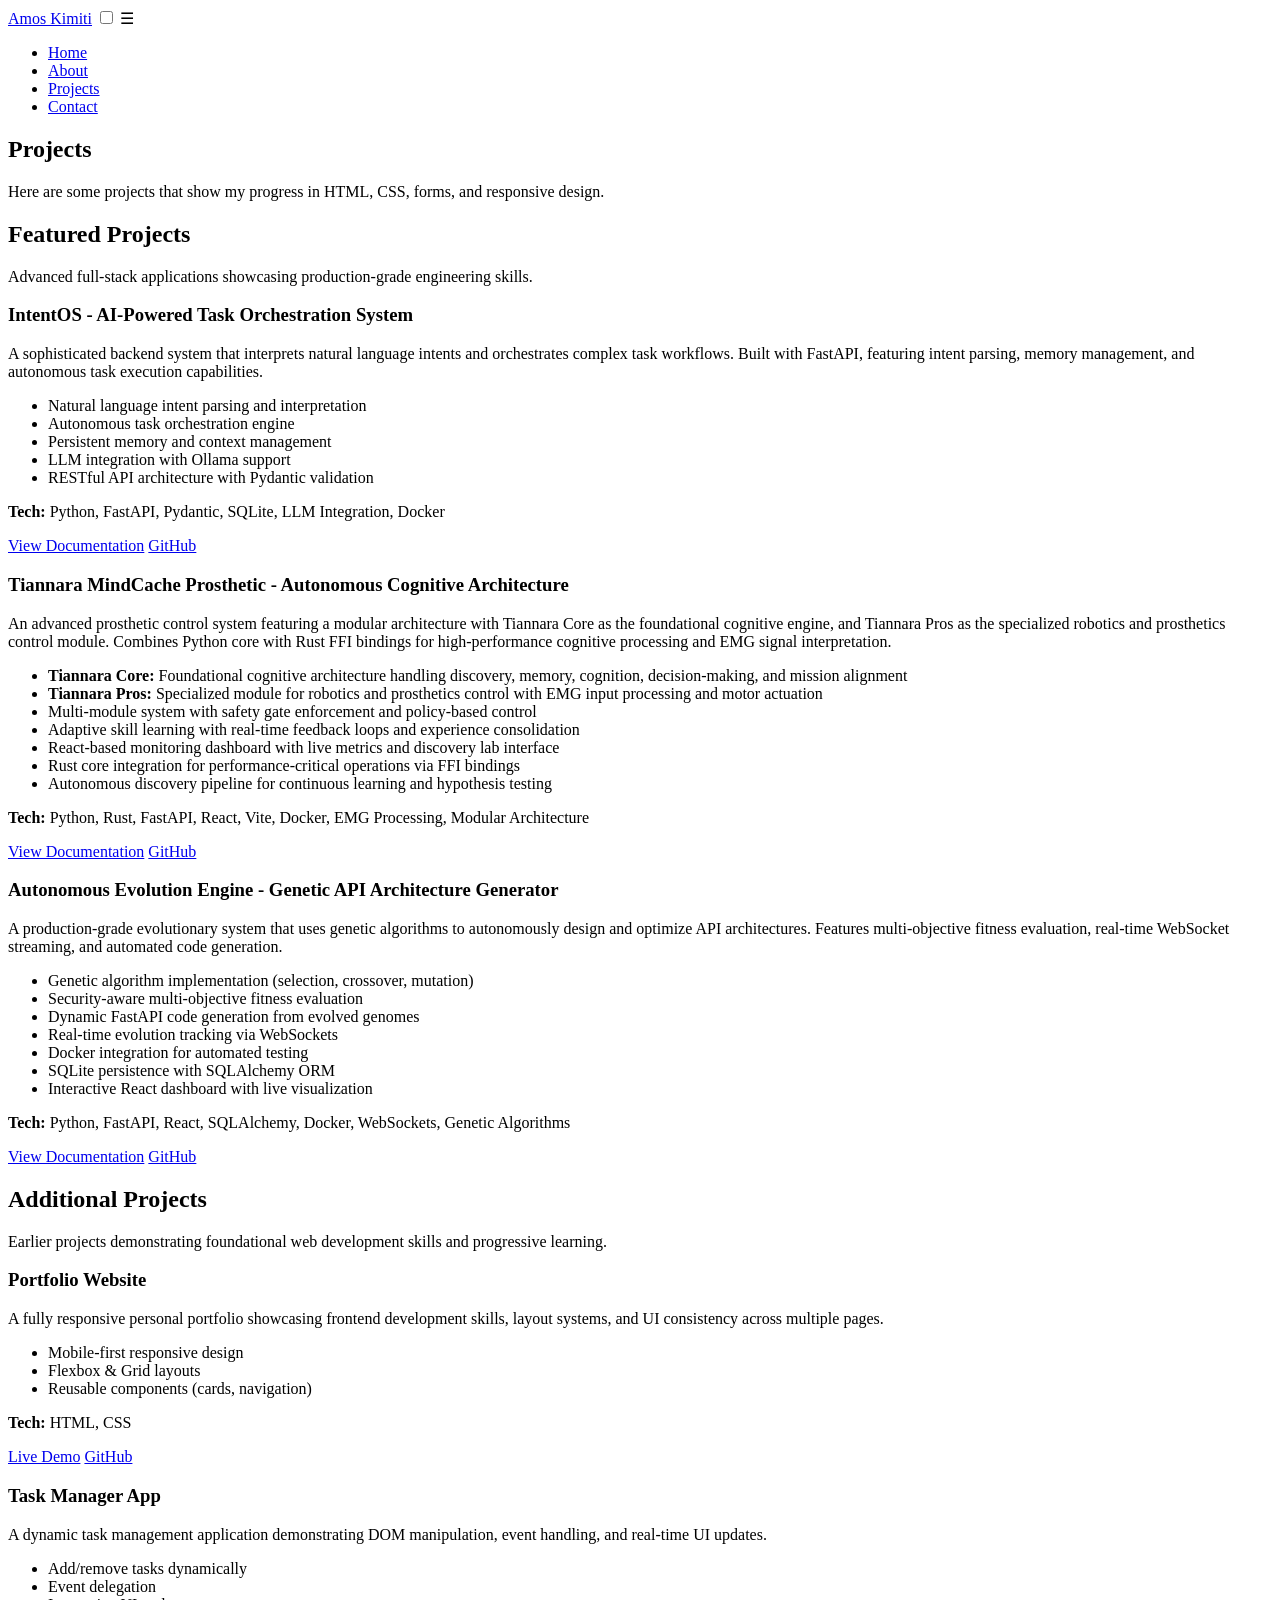
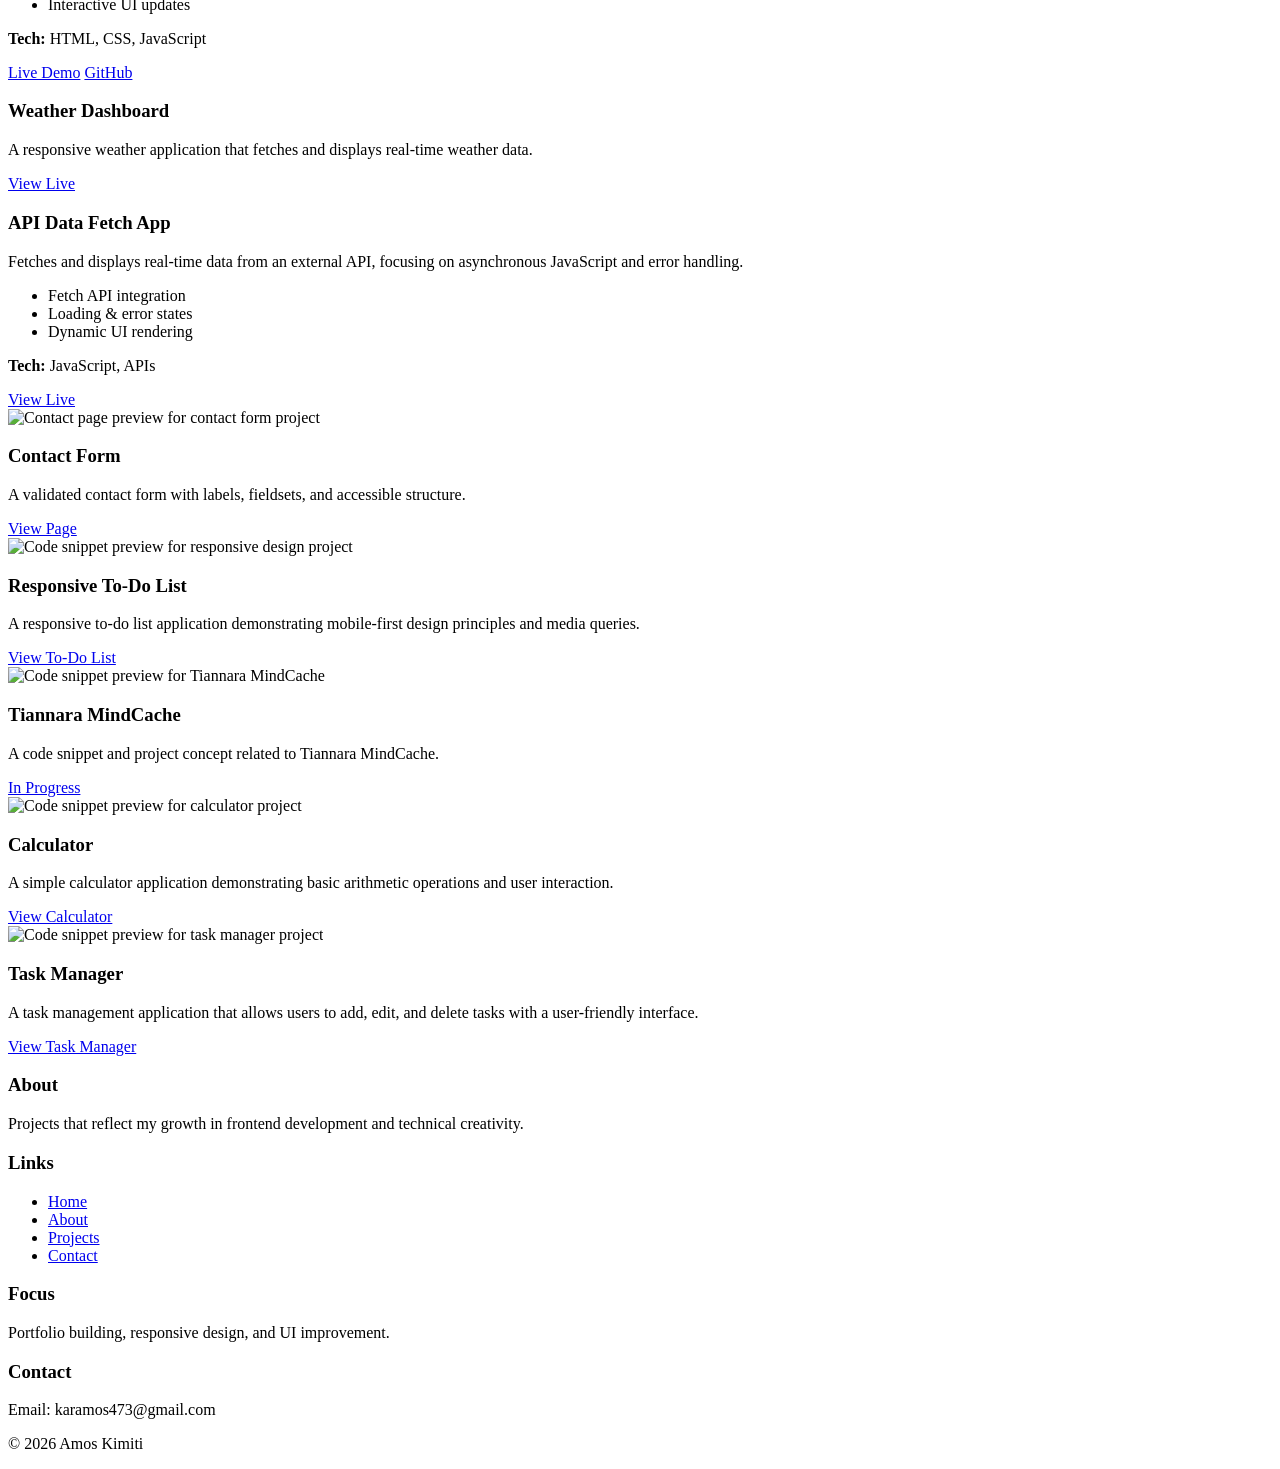
==== projects.html @ 9011aabd "Update projects.html" ====
<!DOCTYPE html>
<html lang="en">
<head>
  <meta charset="UTF-8" />
  <meta name="viewport" content="width=device-width, initial-scale=1.0" />
  <title>Projects | Amos Kimiti</title>

  <link rel="preconnect" href="https://fonts.googleapis.com">
  <link rel="preconnect" href="https://fonts.gstatic.com" crossorigin>
  <link href="https://fonts.googleapis.com/css2?family=Poppins:wght@400;600;700&family=Roboto:wght@400;500&display=swap" rel="stylesheet">

  <link rel="stylesheet" href="styles.css"/>
</head>

<body class="projects-page">
  <header class="container">
    <nav aria-label="Primary navigation">
      
      <!-- Logo OUTSIDE ul  -->
      <a href="index.html" class="logo">Amos Kimiti</a>

      <!-- Checkbox toggle -->
      <input type="checkbox" id="menu-checkbox">

      <!-- Hamburger -->
      <label for="menu-checkbox" class="menu-toggle">☰</label>

      <!-- Navigation -->
      <ul class="nav-links">
        <li><a href="index.html">Home</a></li>
        <li><a href="about.html">About</a></li>
        <li><a href="projects.html" aria-current="page">Projects</a></li>
        <li><a href="contact.html">Contact</a></li>
      </ul>

    </nav>
    </header>
  <main class="container">
    <section class="hero">
      <div class="hero-text">
        <h1>Projects</h1>
        <p class="lead">Here are some projects that show my progress in HTML, CSS, forms, and responsive design.</p>
      </div>
    </section>

    <section>
      <h2>Featured Projects</h2>
      <p class="lead">Advanced full-stack applications showcasing production-grade engineering skills.</p>
      
      <article class="card">
        <h3>IntentOS - AI-Powered Task Orchestration System</h3>
        <p>
          A sophisticated backend system that interprets natural language intents and orchestrates complex task workflows.
          Built with FastAPI, featuring intent parsing, memory management, and autonomous task execution capabilities.
        </p>

        <ul>
          <li>Natural language intent parsing and interpretation</li>
          <li>Autonomous task orchestration engine</li>
          <li>Persistent memory and context management</li>
          <li>LLM integration with Ollama support</li>
          <li>RESTful API architecture with Pydantic validation</li>
        </ul>

        <p><strong>Tech:</strong> Python, FastAPI, Pydantic, SQLite, LLM Integration, Docker</p>

        <a href="#" class="btn">View Documentation</a>
        <a href="#" class="btn btn-secondary">GitHub</a>
      </article>

      <article class="card">
        <h3>Tiannara MindCache Prosthetic - Autonomous Cognitive Architecture</h3>
        <p>
          An advanced prosthetic control system featuring a modular architecture with Tiannara Core as the foundational
          cognitive engine, and Tiannara Pros as the specialized robotics and prosthetics control module.
          Combines Python core with Rust FFI bindings for high-performance cognitive processing and EMG signal interpretation.
        </p>

        <ul>
          <li><strong>Tiannara Core:</strong> Foundational cognitive architecture handling discovery, memory, cognition, decision-making, and mission alignment</li>
          <li><strong>Tiannara Pros:</strong> Specialized module for robotics and prosthetics control with EMG input processing and motor actuation</li>
          <li>Multi-module system with safety gate enforcement and policy-based control</li>
          <li>Adaptive skill learning with real-time feedback loops and experience consolidation</li>
          <li>React-based monitoring dashboard with live metrics and discovery lab interface</li>
          <li>Rust core integration for performance-critical operations via FFI bindings</li>
          <li>Autonomous discovery pipeline for continuous learning and hypothesis testing</li>
        </ul>

        <p><strong>Tech:</strong> Python, Rust, FastAPI, React, Vite, Docker, EMG Processing, Modular Architecture</p>

        <a href="#" class="btn">View Documentation</a>
        <a href="#" class="btn btn-secondary">GitHub</a>
      </article>

      <article class="card">
        <h3>Autonomous Evolution Engine - Genetic API Architecture Generator</h3>
        <p>
          A production-grade evolutionary system that uses genetic algorithms to autonomously design and optimize API architectures.
          Features multi-objective fitness evaluation, real-time WebSocket streaming, and automated code generation.
        </p>

        <ul>
          <li>Genetic algorithm implementation (selection, crossover, mutation)</li>
          <li>Security-aware multi-objective fitness evaluation</li>
          <li>Dynamic FastAPI code generation from evolved genomes</li>
          <li>Real-time evolution tracking via WebSockets</li>
          <li>Docker integration for automated testing</li>
          <li>SQLite persistence with SQLAlchemy ORM</li>
          <li>Interactive React dashboard with live visualization</li>
        </ul>

        <p><strong>Tech:</strong> Python, FastAPI, React, SQLAlchemy, Docker, WebSockets, Genetic Algorithms</p>

        <a href="#" class="btn">View Documentation</a>
        <a href="#" class="btn btn-secondary">GitHub</a>
      </article>
    </section>

    <section>
      <h2>Additional Projects</h2>
      <p>Earlier projects demonstrating foundational web development skills and progressive learning.</p>

      <article class="card">
        <h3>Portfolio Website</h3>
        <p>
          A fully responsive personal portfolio showcasing frontend development skills,
          layout systems, and UI consistency across multiple pages.
        </p>

        <ul>
          <li>Mobile-first responsive design</li>
          <li>Flexbox & Grid layouts</li>
          <li>Reusable components (cards, navigation)</li>
        </ul>

        <p><strong>Tech:</strong> HTML, CSS</p>

        <a href="#" class="btn">Live Demo</a>
        <a href="#" class="btn btn-secondary">GitHub</a>
      </article>

      <article class="card">
        <h3>Task Manager App</h3>
        <p>
          A dynamic task management application demonstrating DOM manipulation,
          event handling, and real-time UI updates.
        </p>

        <ul>
          <li>Add/remove tasks dynamically</li>
          <li>Event delegation</li>
          <li>Interactive UI updates</li>
        </ul>

        <p><strong>Tech:</strong> HTML, CSS, JavaScript</p>

        <a href="#" class="btn">Live Demo</a>
        <a href="#" class="btn btn-secondary">GitHub</a>
      </article>

      <article class="card">
        <h3>Weather Dashboard</h3>
        <p>A responsive weather application that fetches and displays real-time weather data.</p>
        <a href="https://kimiti4.github.io/iyf-s10-week-06-Kimiti4/" class="btn">View Live</a>
      </article>

      <article class="card">
        <h3>API Data Fetch App</h3>
        <p>
          Fetches and displays real-time data from an external API,
          focusing on asynchronous JavaScript and error handling.
        </p>

        <ul>
          <li>Fetch API integration</li>
          <li>Loading & error states</li>
          <li>Dynamic UI rendering</li>
        </ul>

        <p><strong>Tech:</strong> JavaScript, APIs</p>

        <a href="https://kimiti4.github.io/iyf-s10-week-06-Kimiti4/API-Data.html" class="btn">View Live</a>
      </article>

      <article class="card">
        <img src="images/Screenshot-6.png" alt="Contact page preview for contact form project" width="400" height="200">
        <h3>Contact Form</h3>
        <p>A validated contact form with labels, fieldsets, and accessible structure.</p>
        <a href="contact.html" class="btn">View Page</a>
      </article>

      <article class="card">
        <img src="images/Screenshot-7.png" alt="Code snippet preview for responsive design project" width="400" height="200">
        <h3>Responsive To-Do List</h3>
        <p>A responsive to-do list application demonstrating mobile-first design principles and media queries.</p>
        <a href="https://kimiti4.github.io/To-Do-List/" class="btn">View To-Do List</a>
      </article>

      <article class="card">
        <img src="images/Screenshot-9.png" alt="Code snippet preview for Tiannara MindCache" width="400" height="200">
        <h3>Tiannara MindCache</h3>
        <p>A code snippet and project concept related to Tiannara MindCache.</p>
        <a href="#" class="btn">In Progress</a>
      </article>

      <article class="card">
        <img src="images/Screenshot-8.png" alt="Code snippet preview for calculator project" width="400" height="200">
        <h3>Calculator</h3>
        <p>A simple calculator application demonstrating basic arithmetic operations and user interaction.</p>
        <a href="https://kimiti4.github.io/Calculator/" class="btn">View Calculator</a>
      </article>

      <article class="card">
        <img src="images/Screenshot-10.png" alt="Code snippet preview for task manager project" width="400" height="200">
        <h3>Task Manager</h3>
        <p>A task management application that allows users to add, edit, and delete tasks with a user-friendly interface.</p>
        <a href="https://kimiti4.github.io/Task-List/" class="btn">View Task Manager</a>
      </article>
    </section>
  </main>

  <footer class="container">
    <div class="footer-grid">
      <div>
        <h3>About</h3>
        <p>Projects that reflect my growth in frontend development and technical creativity.</p>
      </div>
      <div>
        <h3>Links</h3>
        <ul>
          <li><a href="index.html">Home</a></li>
          <li><a href="about.html">About</a></li>
          <li><a href="projects.html">Projects</a></li>
          <li><a href="contact.html">Contact</a></li>
        </ul>
      </div>
      <div>
        <h3>Focus</h3>
        <p>Portfolio building, responsive design, and UI improvement.</p>
      </div>
      <div>
        <h3>Contact</h3>
        <p>Email: karamos473@gmail.com</p>
      </div>
    </div>
    <p class="footer-bottom">© 2026 Amos Kimiti</p>
  </footer>
</body>
</html>
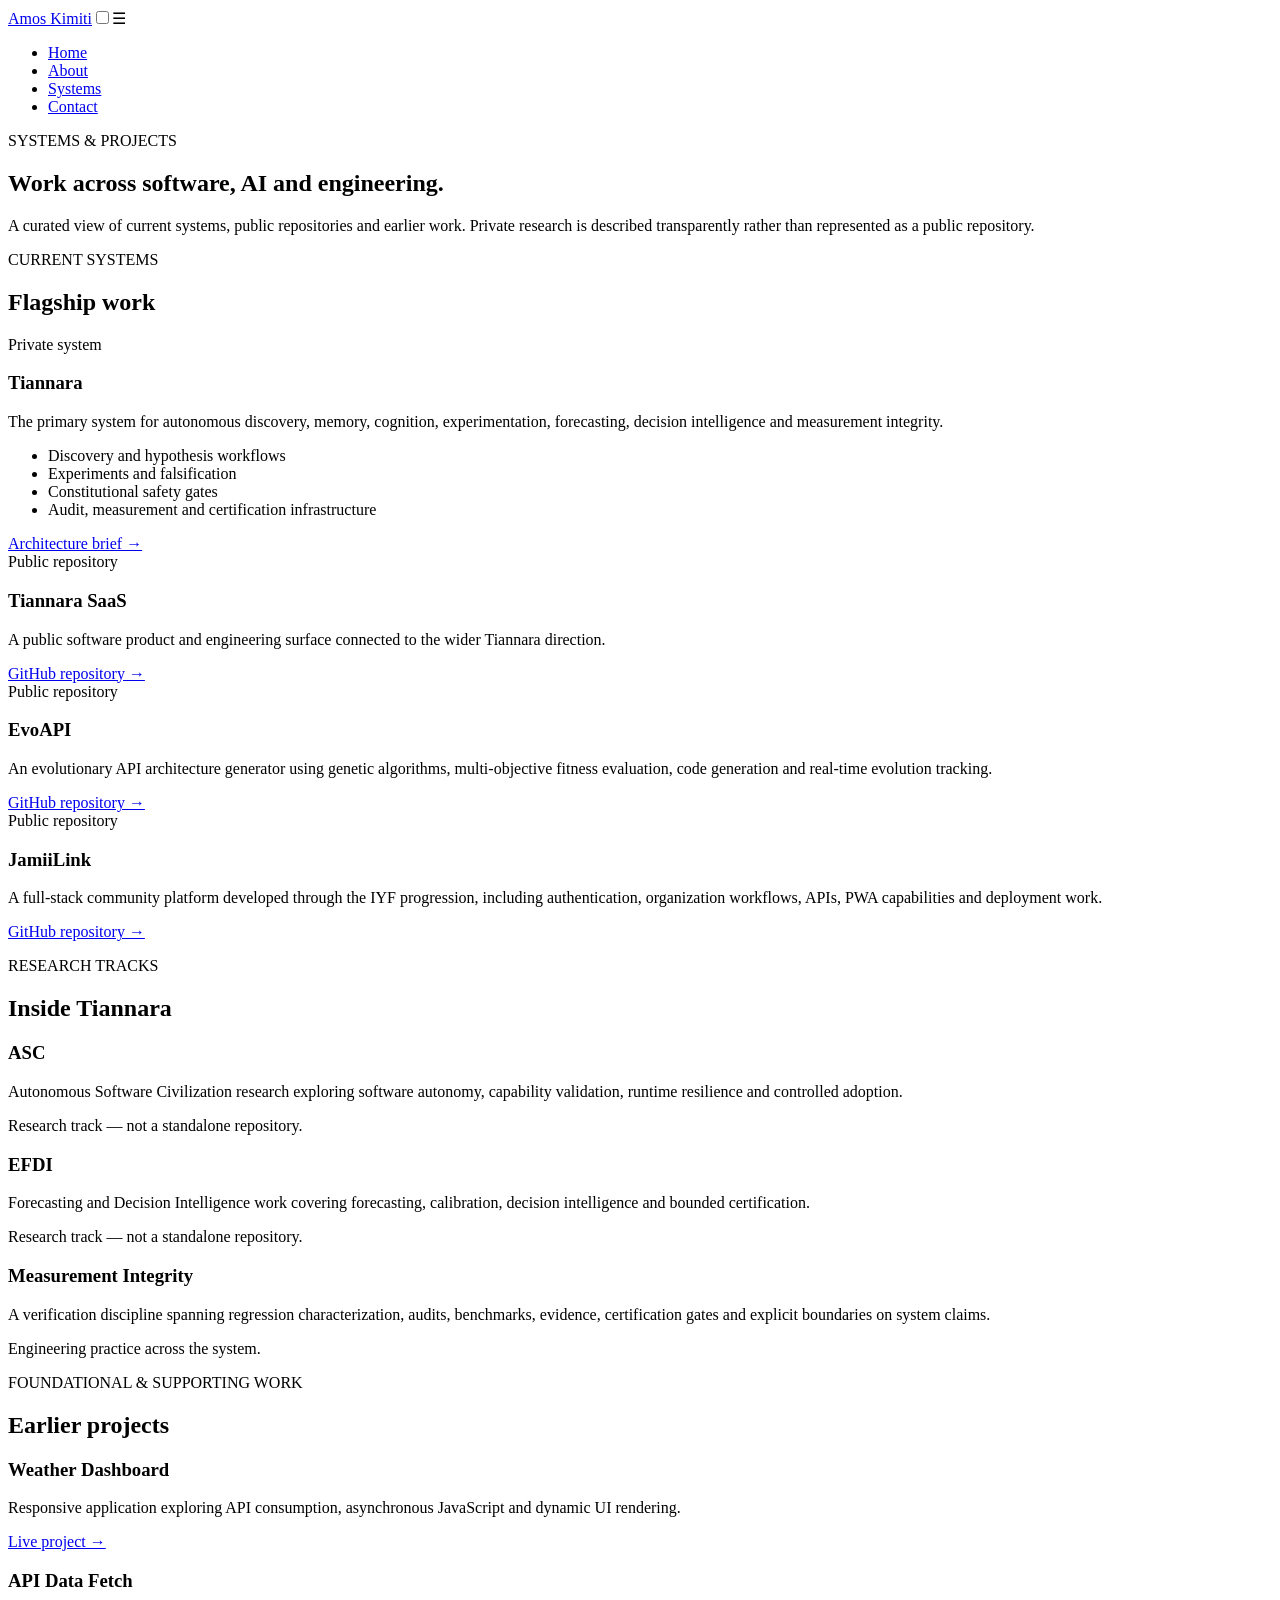
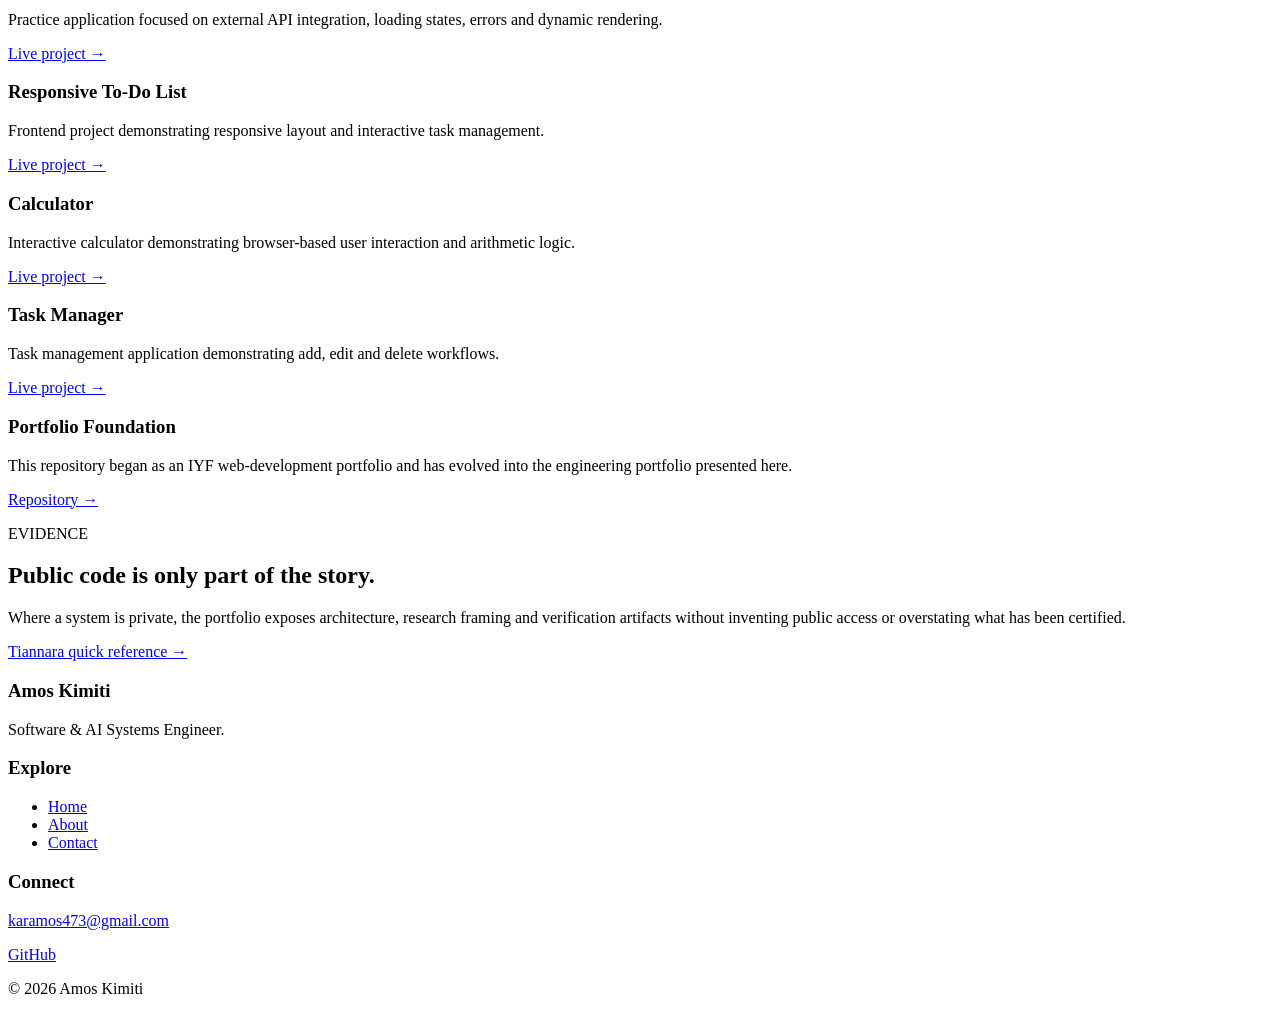
==== commit b2ff7340: "Rebuild systems and projects showcase" ====
--- a/projects.html
+++ b/projects.html
@@ -1,249 +1,42 @@
 <!DOCTYPE html>
 <html lang="en">
 <head>
-  <meta charset="UTF-8" />
-  <meta name="viewport" content="width=device-width, initial-scale=1.0" />
-  <title>Projects | Amos Kimiti</title>
+  <meta charset="UTF-8">
+  <meta name="viewport" content="width=device-width, initial-scale=1.0">
+  <meta name="description" content="Selected systems and engineering projects by Amos Kimiti.">
+  <title>Systems & Projects | Amos Kimiti</title>
+  <link rel="stylesheet" href="styles.css">
+</head>
+<body class="projects-page">
+  <header class="site-header"><nav class="container nav" aria-label="Primary navigation"><a href="index.html" class="logo">Amos Kimiti</a><input type="checkbox" id="menu-checkbox" class="menu-checkbox"><label for="menu-checkbox" class="menu-toggle" aria-label="Toggle navigation">☰</label><ul class="nav-links"><li><a href="index.html">Home</a></li><li><a href="about.html">About</a></li><li><a href="projects.html" aria-current="page">Systems</a></li><li><a href="contact.html">Contact</a></li></ul></nav></header>
 
-  <link rel="preconnect" href="https://fonts.googleapis.com">
-  <link rel="preconnect" href="https://fonts.gstatic.com" crossorigin>
-  <link href="https://fonts.googleapis.com/css2?family=Poppins:wght@400;600;700&family=Roboto:wght@400;500&display=swap" rel="stylesheet">
+  <main>
+    <section class="container page-hero"><p class="eyebrow">SYSTEMS & PROJECTS</p><h1>Work across software, AI and engineering.</h1><p class="lead">A curated view of current systems, public repositories and earlier work. Private research is described transparently rather than represented as a public repository.</p></section>
 
-  <link rel="stylesheet" href="styles.css"/>
-</head>
-
-<body class="projects-page">
-  <header class="container">
-    <nav aria-label="Primary navigation">
-      
-      <!-- Logo OUTSIDE ul  -->
-      <a href="index.html" class="logo">Amos Kimiti</a>
-
-      <!-- Checkbox toggle -->
-      <input type="checkbox" id="menu-checkbox">
-
-      <!-- Hamburger -->
-      <label for="menu-checkbox" class="menu-toggle">☰</label>
-
-      <!-- Navigation -->
-      <ul class="nav-links">
-        <li><a href="index.html">Home</a></li>
-        <li><a href="about.html">About</a></li>
-        <li><a href="projects.html" aria-current="page">Projects</a></li>
-        <li><a href="contact.html">Contact</a></li>
-      </ul>
-
-    </nav>
-    </header>
-  <main class="container">
-    <section class="hero">
-      <div class="hero-text">
-        <h1>Projects</h1>
-        <p class="lead">Here are some projects that show my progress in HTML, CSS, forms, and responsive design.</p>
+    <section class="container section" aria-labelledby="current-title">
+      <div class="section-heading"><p class="eyebrow">CURRENT SYSTEMS</p><h2 id="current-title">Flagship work</h2></div>
+      <div class="projects-grid">
+        <article class="card project-card"><span class="status">Private system</span><h3>Tiannara</h3><p>The primary system for autonomous discovery, memory, cognition, experimentation, forecasting, decision intelligence and measurement integrity.</p><ul><li>Discovery and hypothesis workflows</li><li>Experiments and falsification</li><li>Constitutional safety gates</li><li>Audit, measurement and certification infrastructure</li></ul><a href="TIANNARA_ARCHITECTURE_EXPLANATION.md" class="text-link">Architecture brief →</a></article>
+        <article class="card project-card"><span class="status public">Public repository</span><h3>Tiannara SaaS</h3><p>A public software product and engineering surface connected to the wider Tiannara direction.</p><a href="https://github.com/Kimiti4/Tiannara-SaaS" target="_blank" rel="noopener noreferrer" class="text-link">GitHub repository →</a></article>
+        <article class="card project-card"><span class="status public">Public repository</span><h3>EvoAPI</h3><p>An evolutionary API architecture generator using genetic algorithms, multi-objective fitness evaluation, code generation and real-time evolution tracking.</p><a href="https://github.com/Kimiti4/autonomous-API-Gen" target="_blank" rel="noopener noreferrer" class="text-link">GitHub repository →</a></article>
+        <article class="card project-card"><span class="status public">Public repository</span><h3>JamiiLink</h3><p>A full-stack community platform developed through the IYF progression, including authentication, organization workflows, APIs, PWA capabilities and deployment work.</p><a href="https://github.com/Kimiti4/iyf-s10-week-12-Kimiti4" target="_blank" rel="noopener noreferrer" class="text-link">GitHub repository →</a></article>
       </div>
     </section>
 
-    <section>
-      <h2>Featured Projects</h2>
-      <p class="lead">Advanced full-stack applications showcasing production-grade engineering skills.</p>
-      
-      <article class="card">
-        <h3>IntentOS - AI-Powered Task Orchestration System</h3>
-        <p>
-          A sophisticated backend system that interprets natural language intents and orchestrates complex task workflows.
-          Built with FastAPI, featuring intent parsing, memory management, and autonomous task execution capabilities.
-        </p>
+    <section class="container section" aria-labelledby="research-title"><div class="section-heading"><p class="eyebrow">RESEARCH TRACKS</p><h2 id="research-title">Inside Tiannara</h2></div><div class="grid-3"><article class="card"><h3>ASC</h3><p>Autonomous Software Civilization research exploring software autonomy, capability validation, runtime resilience and controlled adoption.</p><span class="muted">Research track — not a standalone repository.</span></article><article class="card"><h3>EFDI</h3><p>Forecasting and Decision Intelligence work covering forecasting, calibration, decision intelligence and bounded certification.</p><span class="muted">Research track — not a standalone repository.</span></article><article class="card"><h3>Measurement Integrity</h3><p>A verification discipline spanning regression characterization, audits, benchmarks, evidence, certification gates and explicit boundaries on system claims.</p><span class="muted">Engineering practice across the system.</span></article></div></section>
 
-        <ul>
-          <li>Natural language intent parsing and interpretation</li>
-          <li>Autonomous task orchestration engine</li>
-          <li>Persistent memory and context management</li>
-          <li>LLM integration with Ollama support</li>
-          <li>RESTful API architecture with Pydantic validation</li>
-        </ul>
+    <section class="container section" aria-labelledby="foundations-title"><div class="section-heading"><p class="eyebrow">FOUNDATIONAL & SUPPORTING WORK</p><h2 id="foundations-title">Earlier projects</h2></div><div class="projects-grid compact-grid">
+      <article class="card"><h3>Weather Dashboard</h3><p>Responsive application exploring API consumption, asynchronous JavaScript and dynamic UI rendering.</p><a href="https://kimiti4.github.io/iyf-s10-week-06-Kimiti4/" target="_blank" rel="noopener noreferrer" class="text-link">Live project →</a></article>
+      <article class="card"><h3>API Data Fetch</h3><p>Practice application focused on external API integration, loading states, errors and dynamic rendering.</p><a href="https://kimiti4.github.io/iyf-s10-week-06-Kimiti4/API-Data.html" target="_blank" rel="noopener noreferrer" class="text-link">Live project →</a></article>
+      <article class="card"><h3>Responsive To-Do List</h3><p>Frontend project demonstrating responsive layout and interactive task management.</p><a href="https://kimiti4.github.io/To-Do-List/" target="_blank" rel="noopener noreferrer" class="text-link">Live project →</a></article>
+      <article class="card"><h3>Calculator</h3><p>Interactive calculator demonstrating browser-based user interaction and arithmetic logic.</p><a href="https://kimiti4.github.io/Calculator/" target="_blank" rel="noopener noreferrer" class="text-link">Live project →</a></article>
+      <article class="card"><h3>Task Manager</h3><p>Task management application demonstrating add, edit and delete workflows.</p><a href="https://kimiti4.github.io/Task-List/" target="_blank" rel="noopener noreferrer" class="text-link">Live project →</a></article>
+      <article class="card"><h3>Portfolio Foundation</h3><p>This repository began as an IYF web-development portfolio and has evolved into the engineering portfolio presented here.</p><a href="https://github.com/Kimiti4/Portfolio" target="_blank" rel="noopener noreferrer" class="text-link">Repository →</a></article>
+    </div></section>
 
-        <p><strong>Tech:</strong> Python, FastAPI, Pydantic, SQLite, LLM Integration, Docker</p>
-
-        <a href="#" class="btn">View Documentation</a>
-        <a href="#" class="btn btn-secondary">GitHub</a>
-      </article>
-
-      <article class="card">
-        <h3>Tiannara MindCache Prosthetic - Autonomous Cognitive Architecture</h3>
-        <p>
-          An advanced prosthetic control system featuring a modular architecture with Tiannara Core as the foundational
-          cognitive engine, and Tiannara Pros as the specialized robotics and prosthetics control module.
-          Combines Python core with Rust FFI bindings for high-performance cognitive processing and EMG signal interpretation.
-        </p>
-
-        <ul>
-          <li><strong>Tiannara Core:</strong> Foundational cognitive architecture handling discovery, memory, cognition, decision-making, and mission alignment</li>
-          <li><strong>Tiannara Pros:</strong> Specialized module for robotics and prosthetics control with EMG input processing and motor actuation</li>
-          <li>Multi-module system with safety gate enforcement and policy-based control</li>
-          <li>Adaptive skill learning with real-time feedback loops and experience consolidation</li>
-          <li>React-based monitoring dashboard with live metrics and discovery lab interface</li>
-          <li>Rust core integration for performance-critical operations via FFI bindings</li>
-          <li>Autonomous discovery pipeline for continuous learning and hypothesis testing</li>
-        </ul>
-
-        <p><strong>Tech:</strong> Python, Rust, FastAPI, React, Vite, Docker, EMG Processing, Modular Architecture</p>
-
-        <a href="#" class="btn">View Documentation</a>
-        <a href="#" class="btn btn-secondary">GitHub</a>
-      </article>
-
-      <article class="card">
-        <h3>Autonomous Evolution Engine - Genetic API Architecture Generator</h3>
-        <p>
-          A production-grade evolutionary system that uses genetic algorithms to autonomously design and optimize API architectures.
-          Features multi-objective fitness evaluation, real-time WebSocket streaming, and automated code generation.
-        </p>
-
-        <ul>
-          <li>Genetic algorithm implementation (selection, crossover, mutation)</li>
-          <li>Security-aware multi-objective fitness evaluation</li>
-          <li>Dynamic FastAPI code generation from evolved genomes</li>
-          <li>Real-time evolution tracking via WebSockets</li>
-          <li>Docker integration for automated testing</li>
-          <li>SQLite persistence with SQLAlchemy ORM</li>
-          <li>Interactive React dashboard with live visualization</li>
-        </ul>
-
-        <p><strong>Tech:</strong> Python, FastAPI, React, SQLAlchemy, Docker, WebSockets, Genetic Algorithms</p>
-
-        <a href="#" class="btn">View Documentation</a>
-        <a href="#" class="btn btn-secondary">GitHub</a>
-      </article>
-    </section>
-
-    <section>
-      <h2>Additional Projects</h2>
-      <p>Earlier projects demonstrating foundational web development skills and progressive learning.</p>
-
-      <article class="card">
-        <h3>Portfolio Website</h3>
-        <p>
-          A fully responsive personal portfolio showcasing frontend development skills,
-          layout systems, and UI consistency across multiple pages.
-        </p>
-
-        <ul>
-          <li>Mobile-first responsive design</li>
-          <li>Flexbox & Grid layouts</li>
-          <li>Reusable components (cards, navigation)</li>
-        </ul>
-
-        <p><strong>Tech:</strong> HTML, CSS</p>
-
-        <a href="#" class="btn">Live Demo</a>
-        <a href="#" class="btn btn-secondary">GitHub</a>
-      </article>
-
-      <article class="card">
-        <h3>Task Manager App</h3>
-        <p>
-          A dynamic task management application demonstrating DOM manipulation,
-          event handling, and real-time UI updates.
-        </p>
-
-        <ul>
-          <li>Add/remove tasks dynamically</li>
-          <li>Event delegation</li>
-          <li>Interactive UI updates</li>
-        </ul>
-
-        <p><strong>Tech:</strong> HTML, CSS, JavaScript</p>
-
-        <a href="#" class="btn">Live Demo</a>
-        <a href="#" class="btn btn-secondary">GitHub</a>
-      </article>
-
-      <article class="card">
-        <h3>Weather Dashboard</h3>
-        <p>A responsive weather application that fetches and displays real-time weather data.</p>
-        <a href="https://kimiti4.github.io/iyf-s10-week-06-Kimiti4/" class="btn">View Live</a>
-      </article>
-
-      <article class="card">
-        <h3>API Data Fetch App</h3>
-        <p>
-          Fetches and displays real-time data from an external API,
-          focusing on asynchronous JavaScript and error handling.
-        </p>
-
-        <ul>
-          <li>Fetch API integration</li>
-          <li>Loading & error states</li>
-          <li>Dynamic UI rendering</li>
-        </ul>
-
-        <p><strong>Tech:</strong> JavaScript, APIs</p>
-
-        <a href="https://kimiti4.github.io/iyf-s10-week-06-Kimiti4/API-Data.html" class="btn">View Live</a>
-      </article>
-
-      <article class="card">
-        <img src="images/Screenshot-6.png" alt="Contact page preview for contact form project" width="400" height="200">
-        <h3>Contact Form</h3>
-        <p>A validated contact form with labels, fieldsets, and accessible structure.</p>
-        <a href="contact.html" class="btn">View Page</a>
-      </article>
-
-      <article class="card">
-        <img src="images/Screenshot-7.png" alt="Code snippet preview for responsive design project" width="400" height="200">
-        <h3>Responsive To-Do List</h3>
-        <p>A responsive to-do list application demonstrating mobile-first design principles and media queries.</p>
-        <a href="https://kimiti4.github.io/To-Do-List/" class="btn">View To-Do List</a>
-      </article>
-
-      <article class="card">
-        <img src="images/Screenshot-9.png" alt="Code snippet preview for Tiannara MindCache" width="400" height="200">
-        <h3>Tiannara MindCache</h3>
-        <p>A code snippet and project concept related to Tiannara MindCache.</p>
-        <a href="#" class="btn">In Progress</a>
-      </article>
-
-      <article class="card">
-        <img src="images/Screenshot-8.png" alt="Code snippet preview for calculator project" width="400" height="200">
-        <h3>Calculator</h3>
-        <p>A simple calculator application demonstrating basic arithmetic operations and user interaction.</p>
-        <a href="https://kimiti4.github.io/Calculator/" class="btn">View Calculator</a>
-      </article>
-
-      <article class="card">
-        <img src="images/Screenshot-10.png" alt="Code snippet preview for task manager project" width="400" height="200">
-        <h3>Task Manager</h3>
-        <p>A task management application that allows users to add, edit, and delete tasks with a user-friendly interface.</p>
-        <a href="https://kimiti4.github.io/Task-List/" class="btn">View Task Manager</a>
-      </article>
-    </section>
+    <section class="container section callout"><p class="eyebrow">EVIDENCE</p><h2>Public code is only part of the story.</h2><p>Where a system is private, the portfolio exposes architecture, research framing and verification artifacts without inventing public access or overstating what has been certified.</p><a href="TIANNARA_QUICK_REFERENCE.md" class="text-link">Tiannara quick reference →</a></section>
   </main>
 
-  <footer class="container">
-    <div class="footer-grid">
-      <div>
-        <h3>About</h3>
-        <p>Projects that reflect my growth in frontend development and technical creativity.</p>
-      </div>
-      <div>
-        <h3>Links</h3>
-        <ul>
-          <li><a href="index.html">Home</a></li>
-          <li><a href="about.html">About</a></li>
-          <li><a href="projects.html">Projects</a></li>
-          <li><a href="contact.html">Contact</a></li>
-        </ul>
-      </div>
-      <div>
-        <h3>Focus</h3>
-        <p>Portfolio building, responsive design, and UI improvement.</p>
-      </div>
-      <div>
-        <h3>Contact</h3>
-        <p>Email: karamos473@gmail.com</p>
-      </div>
-    </div>
-    <p class="footer-bottom">© 2026 Amos Kimiti</p>
-  </footer>
+  <footer class="site-footer"><div class="container footer-grid"><div><h3>Amos Kimiti</h3><p>Software & AI Systems Engineer.</p></div><div><h3>Explore</h3><ul><li><a href="index.html">Home</a></li><li><a href="about.html">About</a></li><li><a href="contact.html">Contact</a></li></ul></div><div><h3>Connect</h3><p><a href="mailto:karamos473@gmail.com">karamos473@gmail.com</a></p><p><a href="https://github.com/Kimiti4" target="_blank" rel="noopener noreferrer">GitHub</a></p></div></div><p class="footer-bottom">© 2026 Amos Kimiti</p></footer>
 </body>
 </html>
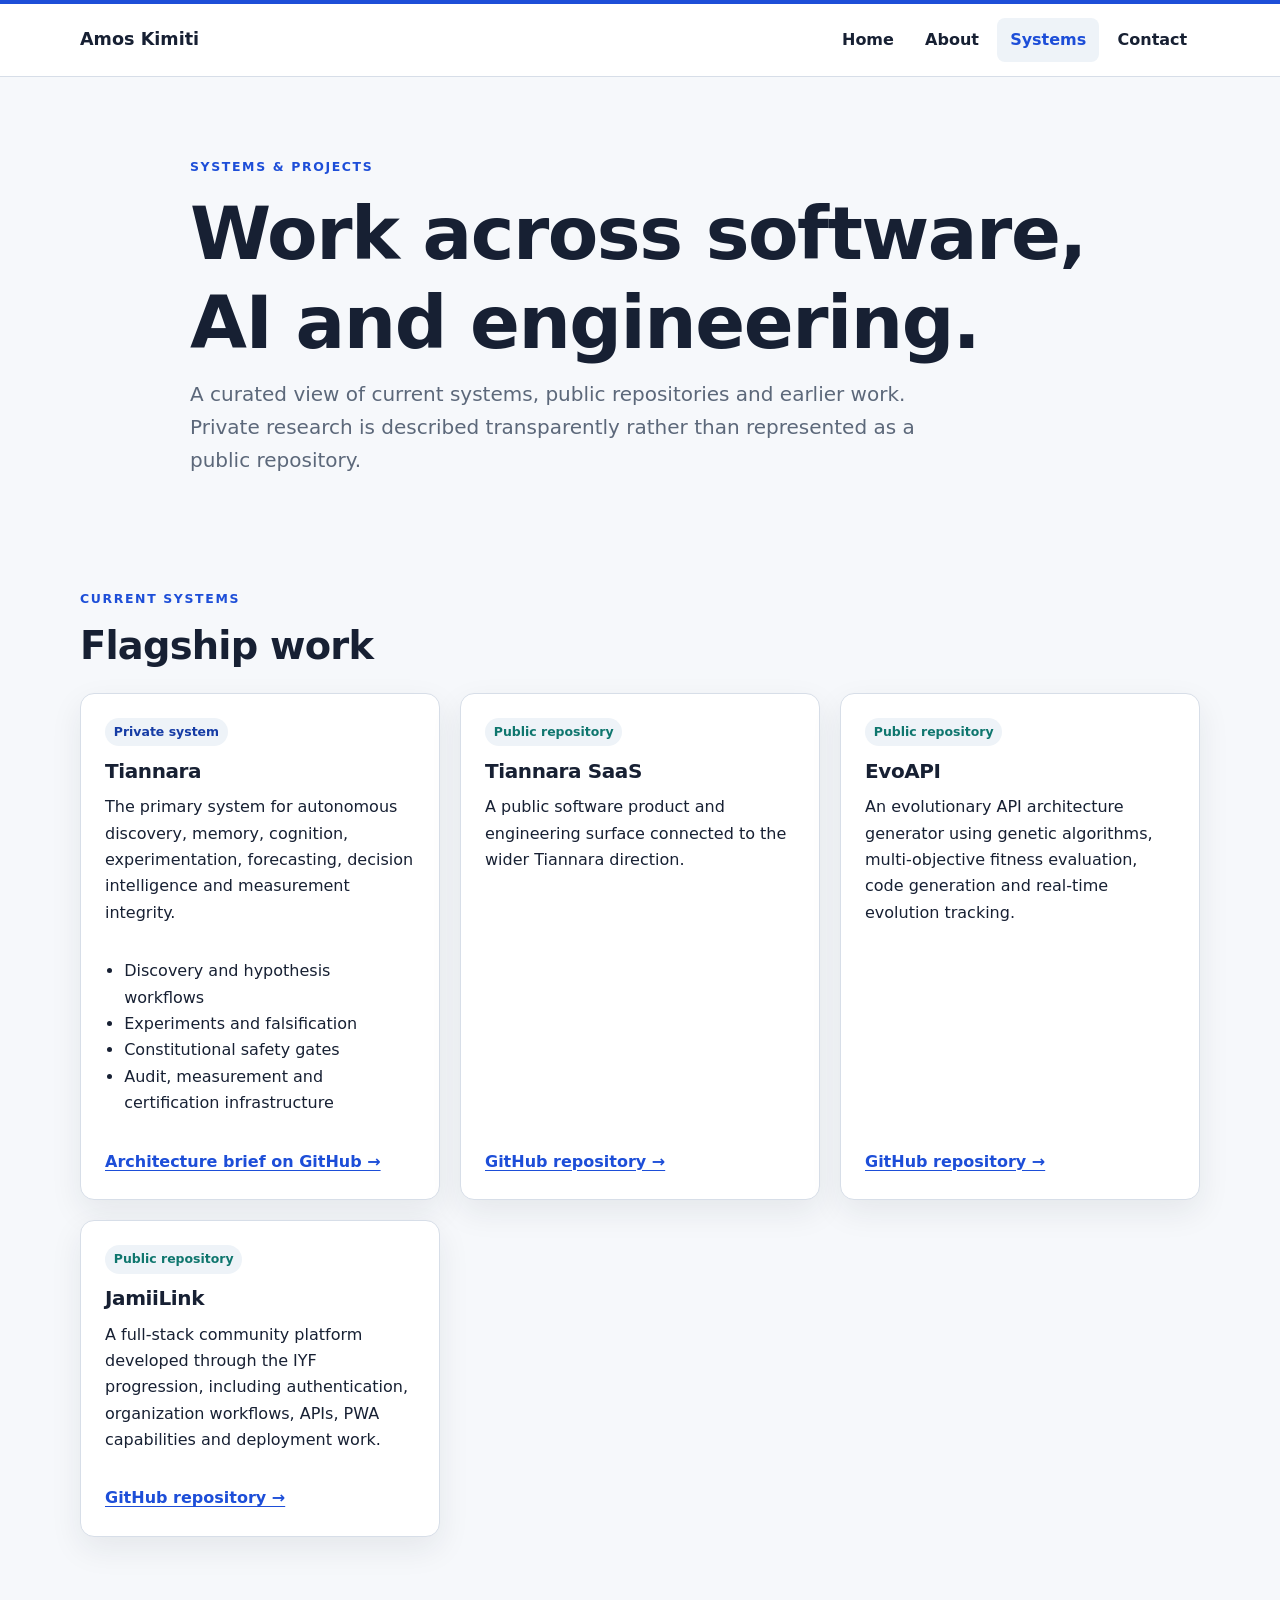
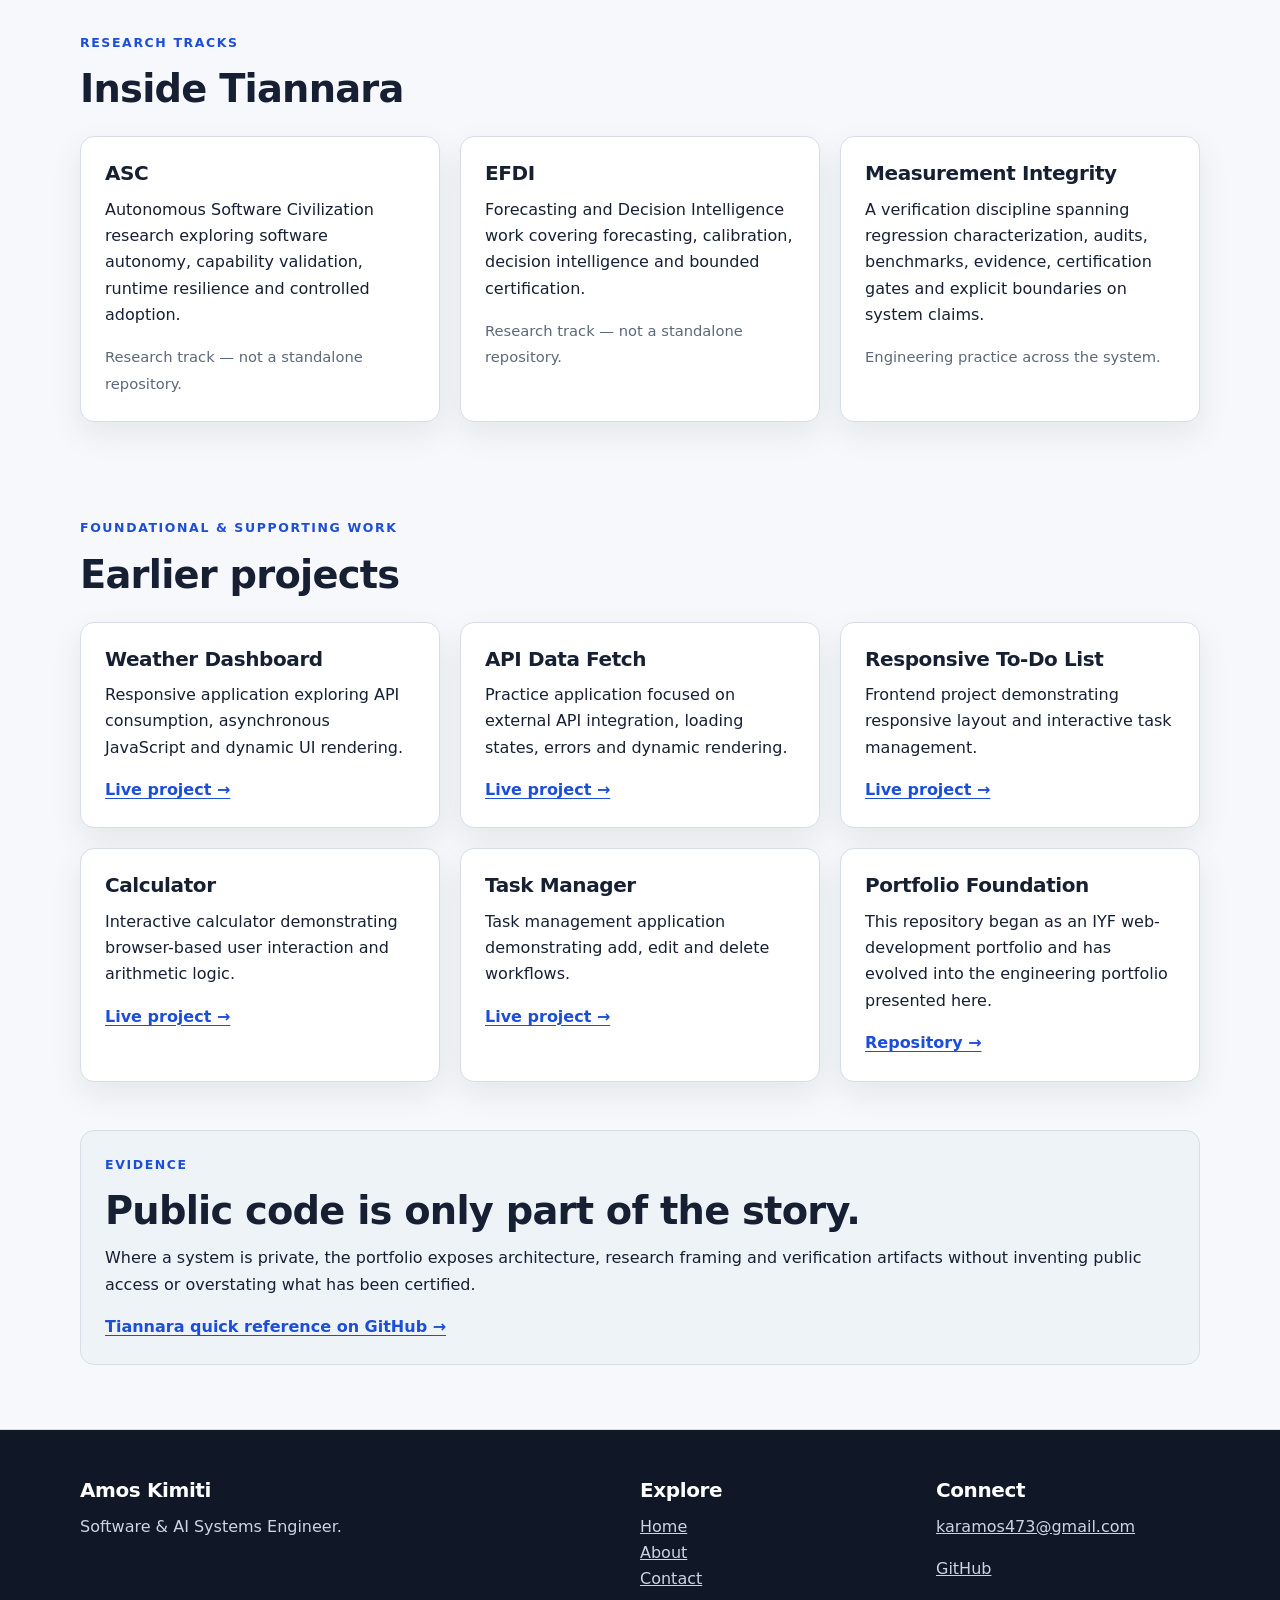
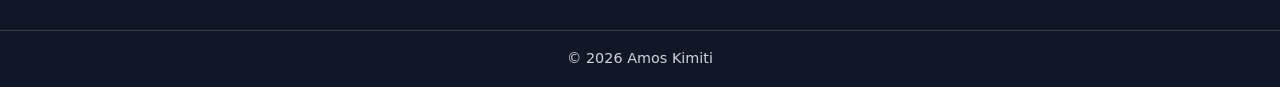
==== commit 369aa12e: "fix: route project documentation links to GitHub" ====
--- a/projects.html
+++ b/projects.html
@@ -16,7 +16,7 @@
     <section class="container section" aria-labelledby="current-title">
       <div class="section-heading"><p class="eyebrow">CURRENT SYSTEMS</p><h2 id="current-title">Flagship work</h2></div>
       <div class="projects-grid">
-        <article class="card project-card"><span class="status">Private system</span><h3>Tiannara</h3><p>The primary system for autonomous discovery, memory, cognition, experimentation, forecasting, decision intelligence and measurement integrity.</p><ul><li>Discovery and hypothesis workflows</li><li>Experiments and falsification</li><li>Constitutional safety gates</li><li>Audit, measurement and certification infrastructure</li></ul><a href="TIANNARA_ARCHITECTURE_EXPLANATION.md" class="text-link">Architecture brief →</a></article>
+        <article class="card project-card"><span class="status">Private system</span><h3>Tiannara</h3><p>The primary system for autonomous discovery, memory, cognition, experimentation, forecasting, decision intelligence and measurement integrity.</p><ul><li>Discovery and hypothesis workflows</li><li>Experiments and falsification</li><li>Constitutional safety gates</li><li>Audit, measurement and certification infrastructure</li></ul><a href="https://github.com/Kimiti4/Portfolio/blob/main/TIANNARA_ARCHITECTURE_EXPLANATION.md" target="_blank" rel="noopener noreferrer" class="text-link">Architecture brief on GitHub →</a></article>
         <article class="card project-card"><span class="status public">Public repository</span><h3>Tiannara SaaS</h3><p>A public software product and engineering surface connected to the wider Tiannara direction.</p><a href="https://github.com/Kimiti4/Tiannara-SaaS" target="_blank" rel="noopener noreferrer" class="text-link">GitHub repository →</a></article>
         <article class="card project-card"><span class="status public">Public repository</span><h3>EvoAPI</h3><p>An evolutionary API architecture generator using genetic algorithms, multi-objective fitness evaluation, code generation and real-time evolution tracking.</p><a href="https://github.com/Kimiti4/autonomous-API-Gen" target="_blank" rel="noopener noreferrer" class="text-link">GitHub repository →</a></article>
         <article class="card project-card"><span class="status public">Public repository</span><h3>JamiiLink</h3><p>A full-stack community platform developed through the IYF progression, including authentication, organization workflows, APIs, PWA capabilities and deployment work.</p><a href="https://github.com/Kimiti4/iyf-s10-week-12-Kimiti4" target="_blank" rel="noopener noreferrer" class="text-link">GitHub repository →</a></article>
@@ -34,7 +34,7 @@
       <article class="card"><h3>Portfolio Foundation</h3><p>This repository began as an IYF web-development portfolio and has evolved into the engineering portfolio presented here.</p><a href="https://github.com/Kimiti4/Portfolio" target="_blank" rel="noopener noreferrer" class="text-link">Repository →</a></article>
     </div></section>
 
-    <section class="container section callout"><p class="eyebrow">EVIDENCE</p><h2>Public code is only part of the story.</h2><p>Where a system is private, the portfolio exposes architecture, research framing and verification artifacts without inventing public access or overstating what has been certified.</p><a href="TIANNARA_QUICK_REFERENCE.md" class="text-link">Tiannara quick reference →</a></section>
+    <section class="container section callout"><p class="eyebrow">EVIDENCE</p><h2>Public code is only part of the story.</h2><p>Where a system is private, the portfolio exposes architecture, research framing and verification artifacts without inventing public access or overstating what has been certified.</p><a href="https://github.com/Kimiti4/Portfolio/blob/main/TIANNARA_QUICK_REFERENCE.md" target="_blank" rel="noopener noreferrer" class="text-link">Tiannara quick reference on GitHub →</a></section>
   </main>
 
   <footer class="site-footer"><div class="container footer-grid"><div><h3>Amos Kimiti</h3><p>Software & AI Systems Engineer.</p></div><div><h3>Explore</h3><ul><li><a href="index.html">Home</a></li><li><a href="about.html">About</a></li><li><a href="contact.html">Contact</a></li></ul></div><div><h3>Connect</h3><p><a href="mailto:karamos473@gmail.com">karamos473@gmail.com</a></p><p><a href="https://github.com/Kimiti4" target="_blank" rel="noopener noreferrer">GitHub</a></p></div></div><p class="footer-bottom">© 2026 Amos Kimiti</p></footer>
--- a/styles.css
+++ b/styles.css
@@ -0,0 +1,124 @@
+:root {
+  --bg: #f6f8fb;
+  --surface: #ffffff;
+  --surface-alt: #eef3f8;
+  --text: #172033;
+  --muted: #5c687a;
+  --primary: #1d4ed8;
+  --primary-dark: #163ca5;
+  --accent: #0f766e;
+  --border: #d7dee8;
+  --shadow: 0 12px 32px rgba(23, 32, 51, 0.08);
+  --radius: 14px;
+  --max-width: 1120px;
+}
+
+*, *::before, *::after { box-sizing: border-box; }
+html { scroll-behavior: smooth; }
+body { margin: 0; font-family: Inter, ui-sans-serif, system-ui, -apple-system, BlinkMacSystemFont, "Segoe UI", sans-serif; color: var(--text); background: var(--bg); line-height: 1.65; }
+body::before { content: ""; display: block; height: 4px; background: var(--primary); }
+img { max-width: 100%; height: auto; display: block; }
+a { color: var(--primary); }
+a:hover { color: var(--primary-dark); }
+a:focus-visible, button:focus-visible, input:focus-visible, textarea:focus-visible, select:focus-visible { outline: 3px solid rgba(29, 78, 216, 0.3); outline-offset: 3px; }
+h1, h2, h3 { margin: 0 0 0.7rem; line-height: 1.2; letter-spacing: -0.02em; }
+h1 { font-size: clamp(2.4rem, 6vw, 4.6rem); }
+h2 { font-size: clamp(1.8rem, 3vw, 2.6rem); }
+h3 { font-size: 1.25rem; }
+p { margin: 0 0 1rem; }
+ul { padding-left: 1.2rem; }
+
+.container { width: min(var(--max-width), calc(100% - 2rem)); margin-inline: auto; }
+.site-header { background: rgba(255,255,255,0.96); border-bottom: 1px solid var(--border); position: sticky; top: 0; z-index: 20; }
+.nav { min-height: 72px; display: flex; align-items: center; justify-content: space-between; gap: 1rem; }
+.logo { color: var(--text); font-weight: 800; font-size: 1.1rem; text-decoration: none; }
+.nav-links { list-style: none; display: flex; align-items: center; gap: 0.35rem; margin: 0; padding: 0; }
+.nav-links a { display: block; color: var(--text); text-decoration: none; padding: 0.55rem 0.8rem; border-radius: 8px; font-weight: 600; }
+.nav-links a:hover, .nav-links a[aria-current="page"] { background: var(--surface-alt); color: var(--primary); }
+.menu-checkbox { position: absolute; opacity: 0; pointer-events: none; }
+.menu-toggle { display: none; cursor: pointer; font-size: 1.5rem; padding: 0.3rem 0.5rem; }
+
+.hero { min-height: 560px; display: grid; grid-template-columns: minmax(0, 1.4fr) minmax(220px, 0.6fr); align-items: center; gap: 4rem; padding-block: 5rem; }
+.hero-text { max-width: 760px; }
+.hero-image { justify-self: end; }
+.hero-image img { width: 280px; aspect-ratio: 1; object-fit: cover; border-radius: 24px; box-shadow: var(--shadow); }
+.page-hero { padding-block: 5rem 3rem; max-width: 900px; }
+.eyebrow { color: var(--primary); font-size: 0.78rem; font-weight: 800; letter-spacing: 0.13em; text-transform: uppercase; margin-bottom: 0.8rem; }
+.lead { color: var(--muted); font-size: clamp(1.05rem, 2vw, 1.25rem); max-width: 760px; }
+.actions { display: flex; flex-wrap: wrap; gap: 0.75rem; margin-top: 1.5rem; }
+
+.section { padding-block: 3rem; }
+.section-heading { margin-bottom: 1.5rem; }
+.projects-grid, .grid-3 { display: grid; grid-template-columns: repeat(3, minmax(0, 1fr)); gap: 1.25rem; }
+.two-column, .contact-layout { display: grid; grid-template-columns: repeat(2, minmax(0, 1fr)); gap: 1.25rem; }
+.card, .feature-card, .callout { background: var(--surface); border: 1px solid var(--border); border-radius: var(--radius); box-shadow: var(--shadow); padding: 1.5rem; }
+.card { height: 100%; }
+.card:hover { transform: translateY(-2px); }
+.project-card { display: flex; flex-direction: column; }
+.project-card .text-link { margin-top: auto; padding-top: 1rem; }
+.feature-card { border-left: 4px solid var(--primary); }
+.callout { background: var(--surface-alt); box-shadow: none; }
+.tag, .status { display: inline-flex; width: fit-content; align-items: center; padding: 0.25rem 0.55rem; border-radius: 999px; background: var(--surface-alt); color: var(--primary-dark); font-size: 0.78rem; font-weight: 700; margin-bottom: 0.8rem; }
+.status.public { color: var(--accent); }
+.muted { color: var(--muted); font-size: 0.92rem; }
+.feature-list { margin-bottom: 1rem; }
+.text-link { font-weight: 700; text-decoration-thickness: 1px; text-underline-offset: 3px; }
+
+.btn { display: inline-flex; align-items: center; justify-content: center; min-height: 46px; padding: 0.7rem 1rem; border: 1px solid var(--primary); border-radius: 9px; background: var(--primary); color: #fff; text-decoration: none; font-weight: 700; cursor: pointer; }
+.btn:hover { background: var(--primary-dark); color: #fff; }
+.btn-secondary { background: transparent; color: var(--primary); }
+.btn-secondary:hover { color: #fff; }
+
+.timeline { display: grid; gap: 1rem; }
+.timeline-item { display: grid; grid-template-columns: 120px 1fr; gap: 1.5rem; padding: 1.25rem 0; border-bottom: 1px solid var(--border); }
+.timeline-item > span { color: var(--primary); font-weight: 800; }
+.contact-list { list-style: none; padding: 0; margin: 1.25rem 0; display: grid; gap: 1rem; }
+.contact-list li { display: grid; gap: 0.2rem; }
+.contact-list a { width: fit-content; }
+
+.site-footer { margin-top: 4rem; padding: 3rem 0 1rem; border-top: 1px solid var(--border); background: #101827; color: #e7edf6; }
+.site-footer h3 { color: #fff; }
+.site-footer a { color: #cbd5e1; }
+.site-footer p { color: #cbd5e1; }
+.footer-grid { display: grid; grid-template-columns: 2fr 1fr 1fr; gap: 2rem; }
+.footer-grid ul { list-style: none; padding: 0; margin: 0; }
+.footer-bottom { text-align: center; margin: 2rem 0 0; padding-top: 1rem; border-top: 1px solid rgba(255,255,255,0.15); font-size: 0.9rem; }
+
+form { background: var(--surface); border: 1px solid var(--border); border-radius: var(--radius); padding: 1.5rem; }
+fieldset { border: 1px solid var(--border); border-radius: 10px; padding: 1rem; margin: 0 0 1rem; }
+legend { font-weight: 800; padding-inline: 0.4rem; }
+.row { display: grid; grid-template-columns: repeat(2, minmax(0, 1fr)); gap: 1rem; margin-bottom: 1rem; }
+label { display: block; font-weight: 700; margin-bottom: 0.35rem; }
+input, textarea, select { width: 100%; padding: 0.75rem; border: 1px solid var(--border); border-radius: 8px; background: #fff; color: var(--text); font: inherit; }
+textarea { min-height: 160px; resize: vertical; }
+.inline { display: flex; align-items: center; gap: 0.5rem; margin-top: 1rem; }
+.inline input { width: auto; }
+.hint { color: var(--muted); font-size: 0.9rem; }
+
+@media (max-width: 800px) {
+  .hero { grid-template-columns: 1fr; gap: 2rem; min-height: auto; padding-block: 3.5rem; }
+  .hero-image { justify-self: start; }
+  .hero-image img { width: 220px; }
+  .projects-grid, .grid-3 { grid-template-columns: repeat(2, minmax(0, 1fr)); }
+  .two-column, .contact-layout { grid-template-columns: 1fr; }
+}
+
+@media (max-width: 640px) {
+  .container { width: min(var(--max-width), calc(100% - 1.25rem)); }
+  .nav { min-height: 64px; }
+  .menu-toggle { display: block; }
+  .nav-links { display: none; position: absolute; top: 64px; left: 0; right: 0; flex-direction: column; align-items: stretch; padding: 0.75rem; background: #fff; border-bottom: 1px solid var(--border); box-shadow: var(--shadow); }
+  .nav-links a { padding: 0.8rem; }
+  .menu-checkbox:checked ~ .nav-links { display: flex; }
+  .page-hero { padding-block: 3.5rem 2rem; }
+  .section { padding-block: 2rem; }
+  .projects-grid, .grid-3, .row, .footer-grid { grid-template-columns: 1fr; }
+  .timeline-item { grid-template-columns: 1fr; gap: 0.35rem; }
+  .actions { flex-direction: column; align-items: stretch; }
+  .btn { width: 100%; }
+}
+
+@media (prefers-reduced-motion: reduce) {
+  html { scroll-behavior: auto; }
+  *, *::before, *::after { transition-duration: 0.01ms !important; animation-duration: 0.01ms !important; }
+}
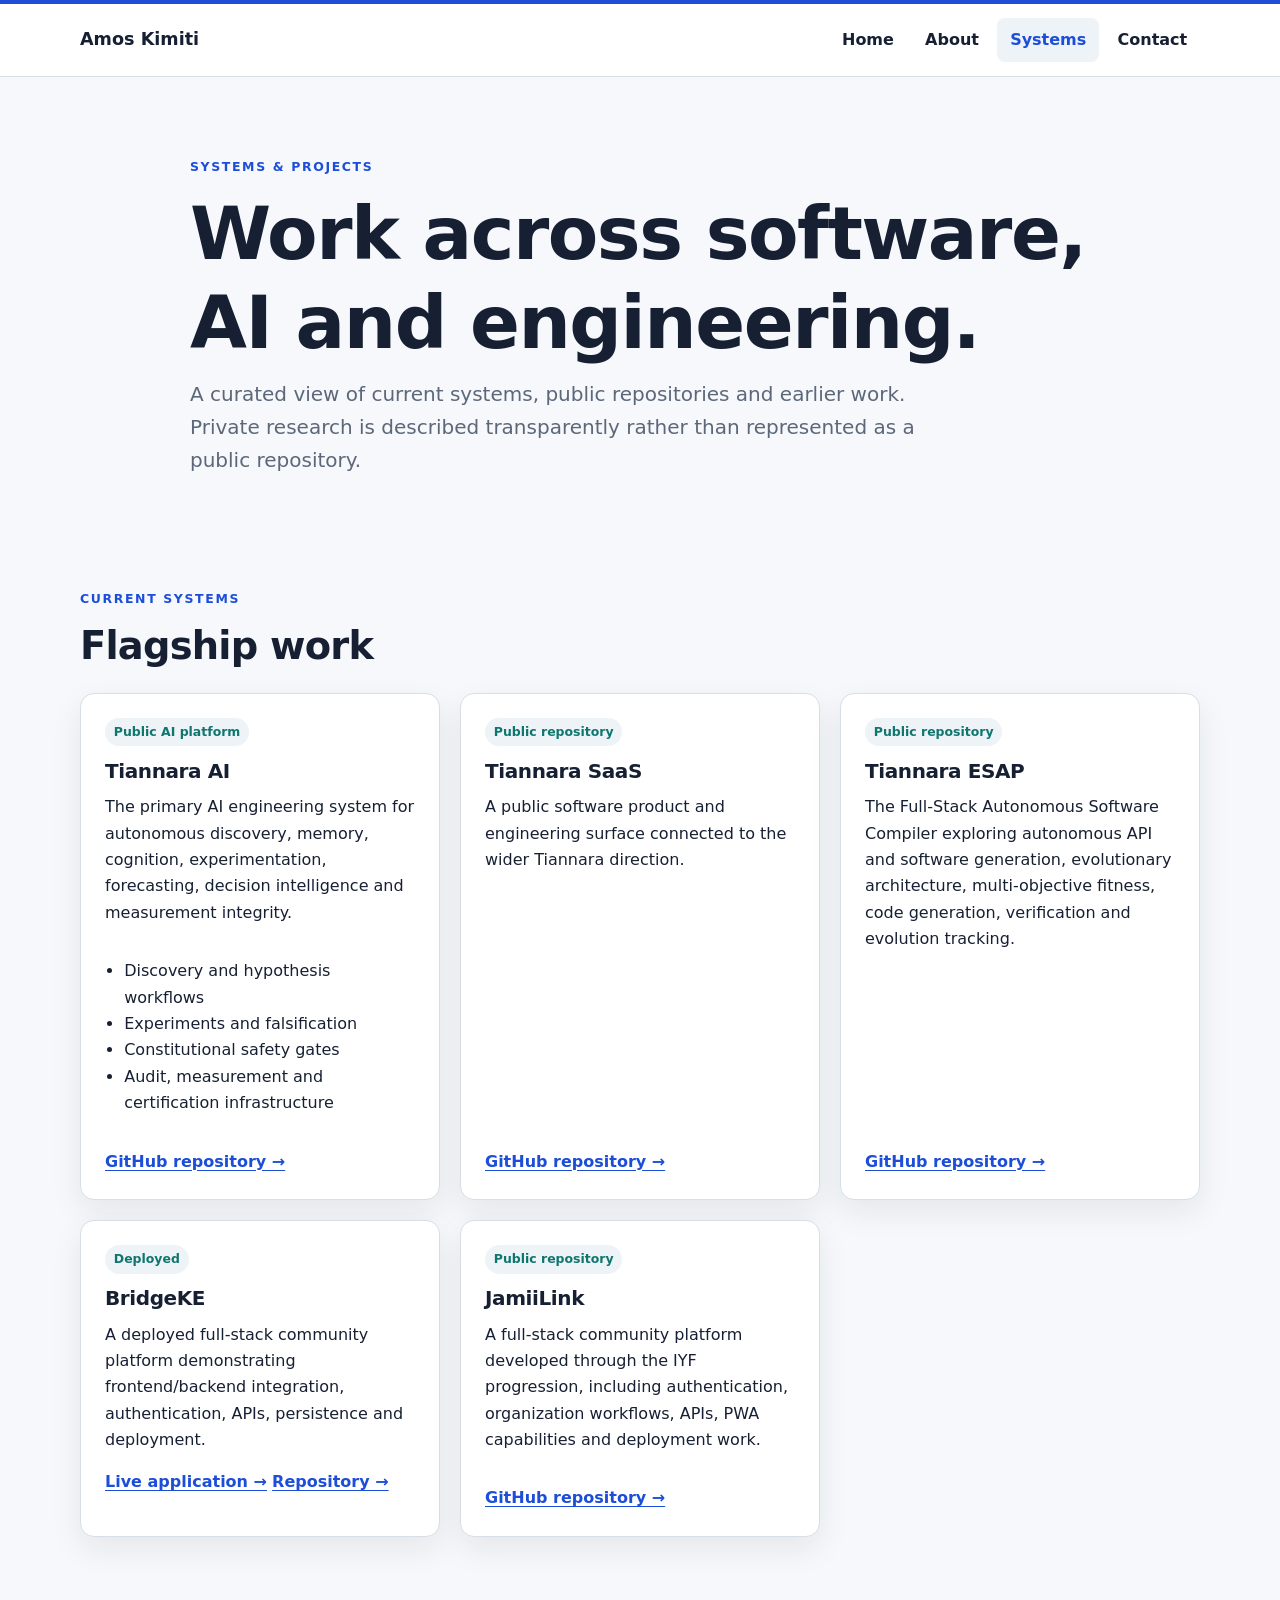
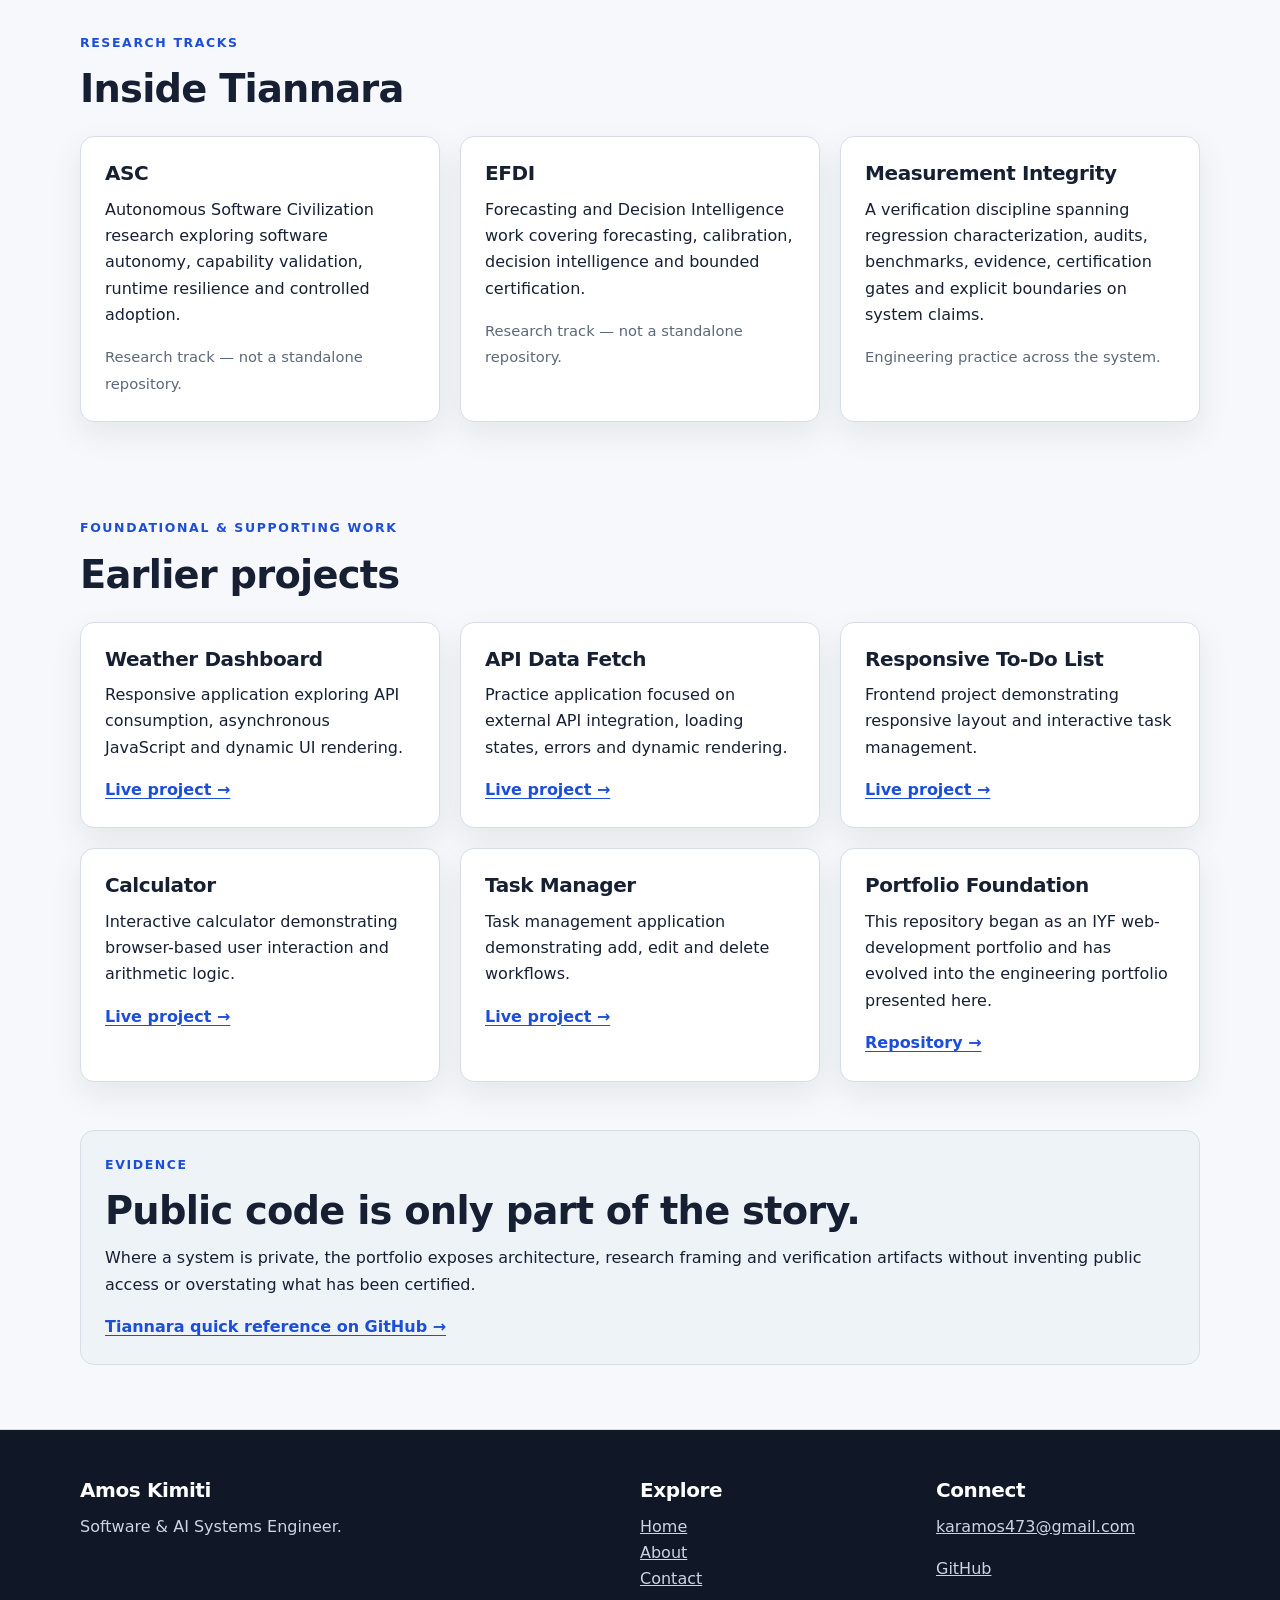
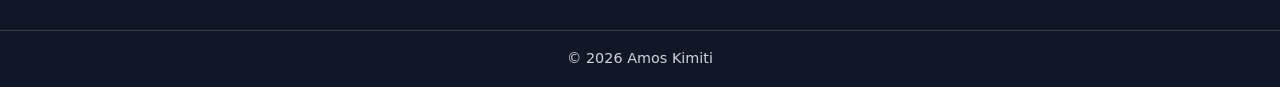
==== commit 34abcb90: "Clarify Tiannara projects and add BridgeKE" ====
--- a/projects.html
+++ b/projects.html
@@ -16,9 +16,10 @@
     <section class="container section" aria-labelledby="current-title">
       <div class="section-heading"><p class="eyebrow">CURRENT SYSTEMS</p><h2 id="current-title">Flagship work</h2></div>
       <div class="projects-grid">
-        <article class="card project-card"><span class="status">Private system</span><h3>Tiannara</h3><p>The primary system for autonomous discovery, memory, cognition, experimentation, forecasting, decision intelligence and measurement integrity.</p><ul><li>Discovery and hypothesis workflows</li><li>Experiments and falsification</li><li>Constitutional safety gates</li><li>Audit, measurement and certification infrastructure</li></ul><a href="https://github.com/Kimiti4/Portfolio/blob/main/TIANNARA_ARCHITECTURE_EXPLANATION.md" target="_blank" rel="noopener noreferrer" class="text-link">Architecture brief on GitHub →</a></article>
+        <article class="card project-card"><span class="status public">Public AI platform</span><h3>Tiannara AI</h3><p>The primary AI engineering system for autonomous discovery, memory, cognition, experimentation, forecasting, decision intelligence and measurement integrity.</p><ul><li>Discovery and hypothesis workflows</li><li>Experiments and falsification</li><li>Constitutional safety gates</li><li>Audit, measurement and certification infrastructure</li></ul><a href="https://github.com/Kimiti4/Tiannara" target="_blank" rel="noopener noreferrer" class="text-link">GitHub repository →</a></article>
         <article class="card project-card"><span class="status public">Public repository</span><h3>Tiannara SaaS</h3><p>A public software product and engineering surface connected to the wider Tiannara direction.</p><a href="https://github.com/Kimiti4/Tiannara-SaaS" target="_blank" rel="noopener noreferrer" class="text-link">GitHub repository →</a></article>
-        <article class="card project-card"><span class="status public">Public repository</span><h3>EvoAPI</h3><p>An evolutionary API architecture generator using genetic algorithms, multi-objective fitness evaluation, code generation and real-time evolution tracking.</p><a href="https://github.com/Kimiti4/autonomous-API-Gen" target="_blank" rel="noopener noreferrer" class="text-link">GitHub repository →</a></article>
+        <article class="card project-card"><span class="status public">Public repository</span><h3>Tiannara ESAP</h3><p>The Full-Stack Autonomous Software Compiler exploring autonomous API and software generation, evolutionary architecture, multi-objective fitness, code generation, verification and evolution tracking.</p><a href="https://github.com/Kimiti4/autonomous-API-Gen" target="_blank" rel="noopener noreferrer" class="text-link">GitHub repository →</a></article>
+        <article class="card project-card"><span class="status public">Deployed</span><h3>BridgeKE</h3><p>A deployed full-stack community platform demonstrating frontend/backend integration, authentication, APIs, persistence and deployment.</p><div class="card-links"><a href="https://iyf-s10-week-12-mshi-dev15.vercel.app/" target="_blank" rel="noopener noreferrer" class="text-link">Live application →</a> <a href="https://github.com/Kimiti4/iyf-s10-week-12-Kimiti4" target="_blank" rel="noopener noreferrer" class="text-link">Repository →</a></div></article>
         <article class="card project-card"><span class="status public">Public repository</span><h3>JamiiLink</h3><p>A full-stack community platform developed through the IYF progression, including authentication, organization workflows, APIs, PWA capabilities and deployment work.</p><a href="https://github.com/Kimiti4/iyf-s10-week-12-Kimiti4" target="_blank" rel="noopener noreferrer" class="text-link">GitHub repository →</a></article>
       </div>
     </section>
